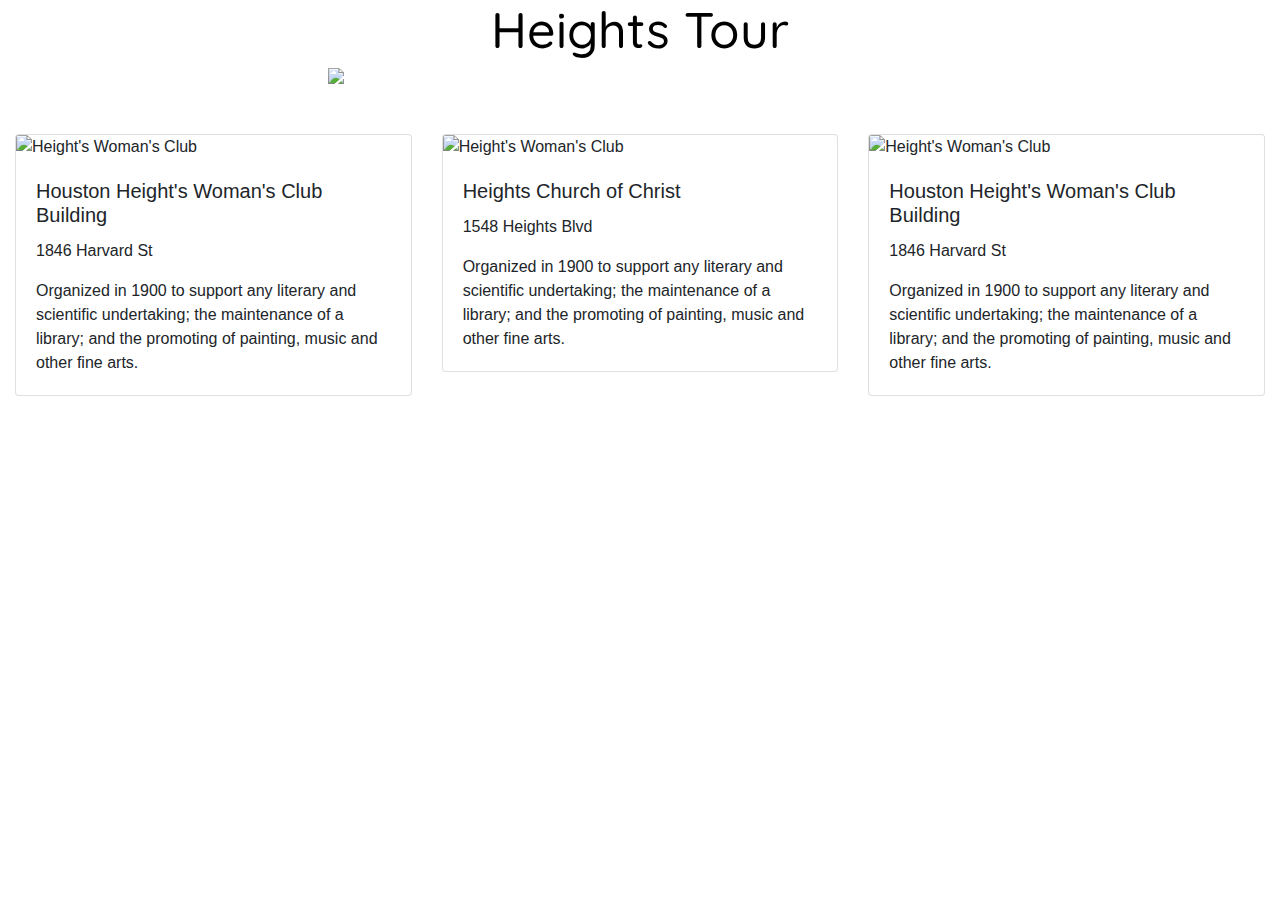
==== byNeighborhood.html @ eee85756 "add bootstrap cards" ====
<!DOCTYPE html>
<html lang="en">
    <head>
        <meta charset="utf-8">
        <meta name="viewport" content="width-device-width">
        <title>HOUstory</title>
        <meta name="description" content="Your city, your history.">
        <link href="https://fonts.googleapis.com/css?family=Quicksand" rel="stylesheet">
        <link href="style.css" rel="stylesheet" type="text/css" />
        <link rel="stylesheet" href="https://stackpath.bootstrapcdn.com/bootstrap/4.3.1/css/bootstrap.min.css" integrity="sha384-ggOyR0iXCbMQv3Xipma34MD+dH/1fQ784/j6cY/iJTQUOhcWr7x9JvoRxT2MZw1T" crossorigin="anonymous">
        <script src="https://code.jquery.com/jquery-3.3.1.slim.min.js" integrity="sha384-q8i/X+965DzO0rT7abK41JStQIAqVgRVzpbzo5smXKp4YfRvH+8abtTE1Pi6jizo" crossorigin="anonymous"></script>
<script src="https://cdnjs.cloudflare.com/ajax/libs/popper.js/1.14.7/umd/popper.min.js" integrity="sha384-UO2eT0CpHqdSJQ6hJty5KVphtPhzWj9WO1clHTMGa3JDZwrnQq4sF86dIHNDz0W1" crossorigin="anonymous"></script>
<script src="https://stackpath.bootstrapcdn.com/bootstrap/4.3.1/js/bootstrap.min.js" integrity="sha384-JjSmVgyd0p3pXB1rRibZUAYoIIy6OrQ6VrjIEaFf/nJGzIxFDsf4x0xIM+B07jRM" crossorigin="anonymous"></script>
        <script src="byNeighborhood.js"></script>
    </head>
<body class="container-fluid">
	<div id = "content">
        <header>
            <h2  style="color:black;font-size: 0.25em"> Heights Tour </h2>
        </header>
        <!-- Map -->
        <img src ="http://lorempixel.com/600/300/city" class="center" style="margin-bottom: 50px"></img>
        <!-- Results -->
        <!-- <div class = "results">
            <div>1846 Harvard St</div>
            <div>Organized in 1900 to support any literary and scientific undertaking; the maintenance of a library; and the promoting of painting, music and other fine arts.</div>
        </div>

        <div class = "results">
            <div>Historic Site Name</div>
            <div>Description of Historic Site</div>
        </div> -->

        <!-- card groups -->
        <div class="row">
            <div class="col-sm-4">
                <div class="card">
                <img class="card-img-top" src="http://lorempixel.com/600/300/cats" alt="Height's Woman's Club">
                <div class="card-body">
                    <h5 class="card-title">Houston Height's Woman's Club Building</h5>
                    <p class="card-text">1846 Harvard St</p>
                    <p class="card-text">Organized in 1900 to support any literary and scientific undertaking; the maintenance of a library; and the promoting of painting, music and other fine arts.</p>
                </div>
                </div>
            </div>
            
            <div class="col-sm-4">
                    <div class="card">
                    <img class="card-img-top" src="http://lorempixel.com/600/300/cats" alt="Height's Woman's Club">
                    <div class="card-body">
                        <h5 class="card-title">Heights Church of Christ</h5>
                        <p class="card-text">1548 Heights Blvd</p>
                        <p class="card-text">Organized in 1900 to support any literary and scientific undertaking; the maintenance of a library; and the promoting of painting, music and other fine arts.</p>
                    </div>
                    </div>
                </div>

                <div class="col-sm-4">
                        <div class="card">
                        <img class="card-img-top" src="http://lorempixel.com/600/300/cats" alt="Height's Woman's Club">
                        <div class="card-body">
                            <h5 class="card-title">Houston Height's Woman's Club Building</h5>
                            <p class="card-text">1846 Harvard St</p>
                            <p class="card-text">Organized in 1900 to support any literary and scientific undertaking; the maintenance of a library; and the promoting of painting, music and other fine arts.</p>
                        </div>
                        </div>
                    </div>
          </div>
          

    </div>
</body>
</html>
---- style.css ----
header{
    font-size: 200px;
    color: white;
    text-align:center;
    font-family: 'Quicksand', sans-serif;
}
html, body{
  margin: 0;
  padding: 0;
  font-family: 'Quicksand', sans-serif;
}

button{
    font-size: 30px;
    border: 1px solid black;
    color:white;
    background-color:black;
    border-radius: 3px;
}
form{
    text-align:center;
    margin:30px;
    font-family: 'Quicksand', sans-serif;
}

nav {
  background-color: #1f2630;
  display: inline-block;
  position: fixed;
  text-align: center;
  width: 100%;
}

nav > a {
  color: #e1e8f4;
  font-size: 2em;
  padding: 30px;
  text-decoration: none;
  -webkit-transition: color 0.5s;
  -moz-transition:    color 0.5s;
  -ms-transition:     color 0.5s;
  -o-transition:      color 0.5s;
  transition:         color 0.5s;
}

nav > a:hover {
  color: #22658e;
}


.heading {
  padding-top: 7%;
}

.hidden {
  display: none;
}
.login {
    text-align: center;
    display: block;
    width: 100%;
}

.password-reset {
  color: red;
  size: 1.2em;
  text-align: center;
}
.submit{
    text-align:center;
    font-size:50px;
}

.submit-form {
  text-align: center;
}
#sunsetVideo {
  position: fixed;
  right: 0;
  bottom: 0;
  min-width: 100%;
  min-height: 100%;
  z-index: -1;
}
.center {
  display: block;
  margin-left: auto;
  margin-right: auto;
  width: 50%;
}

.results {
	border: 1px solid #346473;
	padding: 20px;
	margin: 20px 50px;
  display: block;
}

.name {
  font-weight: bold
}
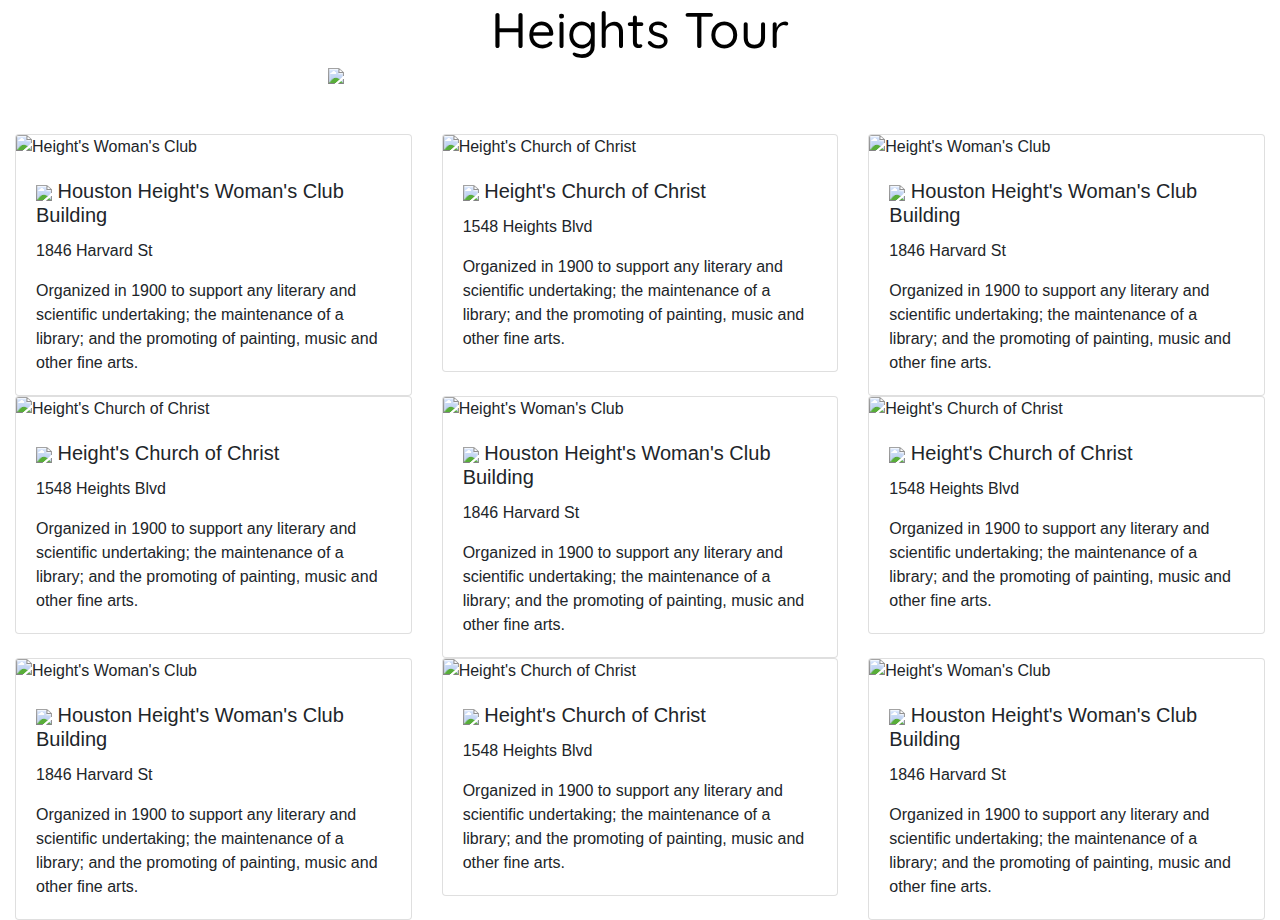
==== commit c0533475: "added map on top" ====
--- a/byNeighborhood.html
+++ b/byNeighborhood.html
@@ -19,7 +19,9 @@
             <h2  style="color:black;font-size: 0.25em"> Heights Tour </h2>
         </header>
         <!-- Map -->
-        <img src ="http://lorempixel.com/600/300/city" class="center" style="margin-bottom: 50px"></img>
+             
+        <img class="center" style="margin-bottom: 50px" src='https://maps.googleapis.com/maps/api/staticmap?center=29.79237953,-95.39725756&zoom=15&size=600x600&markers=color:blue%7Clabel:1%7C29.80367816,-95.39634848&markers=color:blue%7Clabel:2%7C29.79968843,-95.39869695&markers=color:blue%7Clabel:3%7C29.79282887,-95.39715951&markers=color:blue%7Clabel:4%7C29.78543816,-95.39496749&markers=color:blue%7Clabel:5%7C29.79470171,-95.39730094&markers=color:blue%7Clabel:6%7C29.78360886,-95.3965195&markers=color:blue%7Clabel:7%7C29.78808392,-95.39811355&markers=color:blue%7Clabel:8%7C29.79237953,-95.39725756&markers=color:blue%7Clabel:9%7C29.78989202,-95.39450467&key=AIzaSyBPSY68LSzVPpJcHHQ6mqrSzzeFV0c6NNg'></img>
+
         <!-- Results -->
         <!-- <div class = "results">
             <div>1846 Harvard St</div>
@@ -32,42 +34,136 @@
         </div> -->
 
         <!-- card groups -->
+        <div class="card-group">
         <div class="row">
             <div class="col-sm-4">
                 <div class="card">
-                <img class="card-img-top" src="http://lorempixel.com/600/300/cats" alt="Height's Woman's Club">
-                <div class="card-body">
-                    <h5 class="card-title">Houston Height's Woman's Club Building</h5>
-                    <p class="card-text">1846 Harvard St</p>
-                    <p class="card-text">Organized in 1900 to support any literary and scientific undertaking; the maintenance of a library; and the promoting of painting, music and other fine arts.</p>
-                </div>
+                    <img class="card-img-top" src="http://lorempixel.com/600/300/cats" alt="Height's Woman's Club"/>
+                    <div class="card-body">
+                        <h5 class="card-title">
+                            <img src="http://chart.apis.google.com/chart?chst=d_map_pin_letter&chld=1|FE6256|000000"/>
+                            Houston Height's Woman's Club Building
+                        </h5>
+                        <p class="card-text">1846 Harvard St</p>
+                        <p class="card-text">Organized in 1900 to support any literary and scientific undertaking; the maintenance of a library; and the promoting of painting, music and other fine arts.</p>
+                    </div>
                 </div>
             </div>
             
             <div class="col-sm-4">
-                    <div class="card">
-                    <img class="card-img-top" src="http://lorempixel.com/600/300/cats" alt="Height's Woman's Club">
+                <div class="card">
+                    <img class="card-img-top" src="http://lorempixel.com/600/300/cats" alt="Height's Church of Christ">
                     <div class="card-body">
-                        <h5 class="card-title">Heights Church of Christ</h5>
-                        <p class="card-text">1548 Heights Blvd</p>
+                        <h5 class="card-title">
+                                <img src="http://chart.apis.google.com/chart?chst=d_map_pin_letter&chld=2|FE6256|000000"/>
+                                Height's Church of Christ
+                        </h5>
+                    <p class="card-text">1548 Heights Blvd</p>
                         <p class="card-text">Organized in 1900 to support any literary and scientific undertaking; the maintenance of a library; and the promoting of painting, music and other fine arts.</p>
                     </div>
+                </div>
+            </div>
+
+            <div class="col-sm-4">
+                    <div class="card">
+                        <img class="card-img-top" src="http://lorempixel.com/600/300/cats" alt="Height's Woman's Club"/>
+                        <div class="card-body">
+                            <h5 class="card-title">
+                                <img src="http://chart.apis.google.com/chart?chst=d_map_pin_letter&chld=3|FE6256|000000"/>
+                                Houston Height's Woman's Club Building
+                            </h5>
+                            <p class="card-text">1846 Harvard St</p>
+                            <p class="card-text">Organized in 1900 to support any literary and scientific undertaking; the maintenance of a library; and the promoting of painting, music and other fine arts.</p>
+                        </div>
+                    </div>
+                </div>
+                
+                <div class="col-sm-4">
+                    <div class="card">
+                        <img class="card-img-top" src="http://lorempixel.com/600/300/cats" alt="Height's Church of Christ">
+                        <div class="card-body">
+                            <h5 class="card-title">
+                                    <img src="http://chart.apis.google.com/chart?chst=d_map_pin_letter&chld=4|FE6256|000000"/>
+                                    Height's Church of Christ
+                            </h5>
+                        <p class="card-text">1548 Heights Blvd</p>
+                            <p class="card-text">Organized in 1900 to support any literary and scientific undertaking; the maintenance of a library; and the promoting of painting, music and other fine arts.</p>
+                        </div>
                     </div>
                 </div>
 
                 <div class="col-sm-4">
                         <div class="card">
-                        <img class="card-img-top" src="http://lorempixel.com/600/300/cats" alt="Height's Woman's Club">
-                        <div class="card-body">
-                            <h5 class="card-title">Houston Height's Woman's Club Building</h5>
-                            <p class="card-text">1846 Harvard St</p>
-                            <p class="card-text">Organized in 1900 to support any literary and scientific undertaking; the maintenance of a library; and the promoting of painting, music and other fine arts.</p>
-                        </div>
+                            <img class="card-img-top" src="http://lorempixel.com/600/300/cats" alt="Height's Woman's Club"/>
+                            <div class="card-body">
+                                <h5 class="card-title">
+                                    <img src="http://chart.apis.google.com/chart?chst=d_map_pin_letter&chld=5|FE6256|000000"/>
+                                    Houston Height's Woman's Club Building
+                                </h5>
+                                <p class="card-text">1846 Harvard St</p>
+                                <p class="card-text">Organized in 1900 to support any literary and scientific undertaking; the maintenance of a library; and the promoting of painting, music and other fine arts.</p>
+                            </div>
                         </div>
                     </div>
-          </div>
-          
+                    
+                    <div class="col-sm-4">
+                        <div class="card">
+                            <img class="card-img-top" src="http://lorempixel.com/600/300/cats" alt="Height's Church of Christ">
+                            <div class="card-body">
+                                <h5 class="card-title">
+                                        <img src="http://chart.apis.google.com/chart?chst=d_map_pin_letter&chld=6|FE6256|000000"/>
+                                        Height's Church of Christ
+                                </h5>
+                            <p class="card-text">1548 Heights Blvd</p>
+                                <p class="card-text">Organized in 1900 to support any literary and scientific undertaking; the maintenance of a library; and the promoting of painting, music and other fine arts.</p>
+                            </div>
+                        </div>
+                    </div>
 
+                    <div class="col-sm-4">
+                            <div class="card">
+                                <img class="card-img-top" src="http://lorempixel.com/600/300/cats" alt="Height's Woman's Club"/>
+                                <div class="card-body">
+                                    <h5 class="card-title">
+                                        <img src="http://chart.apis.google.com/chart?chst=d_map_pin_letter&chld=7|FE6256|000000"/>
+                                        Houston Height's Woman's Club Building
+                                    </h5>
+                                    <p class="card-text">1846 Harvard St</p>
+                                    <p class="card-text">Organized in 1900 to support any literary and scientific undertaking; the maintenance of a library; and the promoting of painting, music and other fine arts.</p>
+                                </div>
+                            </div>
+                        </div>
+                        
+                        <div class="col-sm-4">
+                            <div class="card">
+                                <img class="card-img-top" src="http://lorempixel.com/600/300/cats" alt="Height's Church of Christ">
+                                <div class="card-body">
+                                    <h5 class="card-title">
+                                            <img src="http://chart.apis.google.com/chart?chst=d_map_pin_letter&chld=8|FE6256|000000"/>
+                                            Height's Church of Christ
+                                    </h5>
+                                <p class="card-text">1548 Heights Blvd</p>
+                                    <p class="card-text">Organized in 1900 to support any literary and scientific undertaking; the maintenance of a library; and the promoting of painting, music and other fine arts.</p>
+                                </div>
+                            </div>
+                        </div>
+
+                        <div class="col-sm-4">
+                                <div class="card">
+                                    <img class="card-img-top" src="http://lorempixel.com/600/300/cats" alt="Height's Woman's Club"/>
+                                    <div class="card-body">
+                                        <h5 class="card-title">
+                                            <img src="http://chart.apis.google.com/chart?chst=d_map_pin_letter&chld=9|FE6256|000000"/>
+                                            Houston Height's Woman's Club Building
+                                        </h5>
+                                        <p class="card-text">1846 Harvard St</p>
+                                        <p class="card-text">Organized in 1900 to support any literary and scientific undertaking; the maintenance of a library; and the promoting of painting, music and other fine arts.</p>
+                                    </div>
+                                </div>
+                            </div>
+    
+        </div>  <!-- end row -->
+    </div>
     </div>
 </body>
 </html>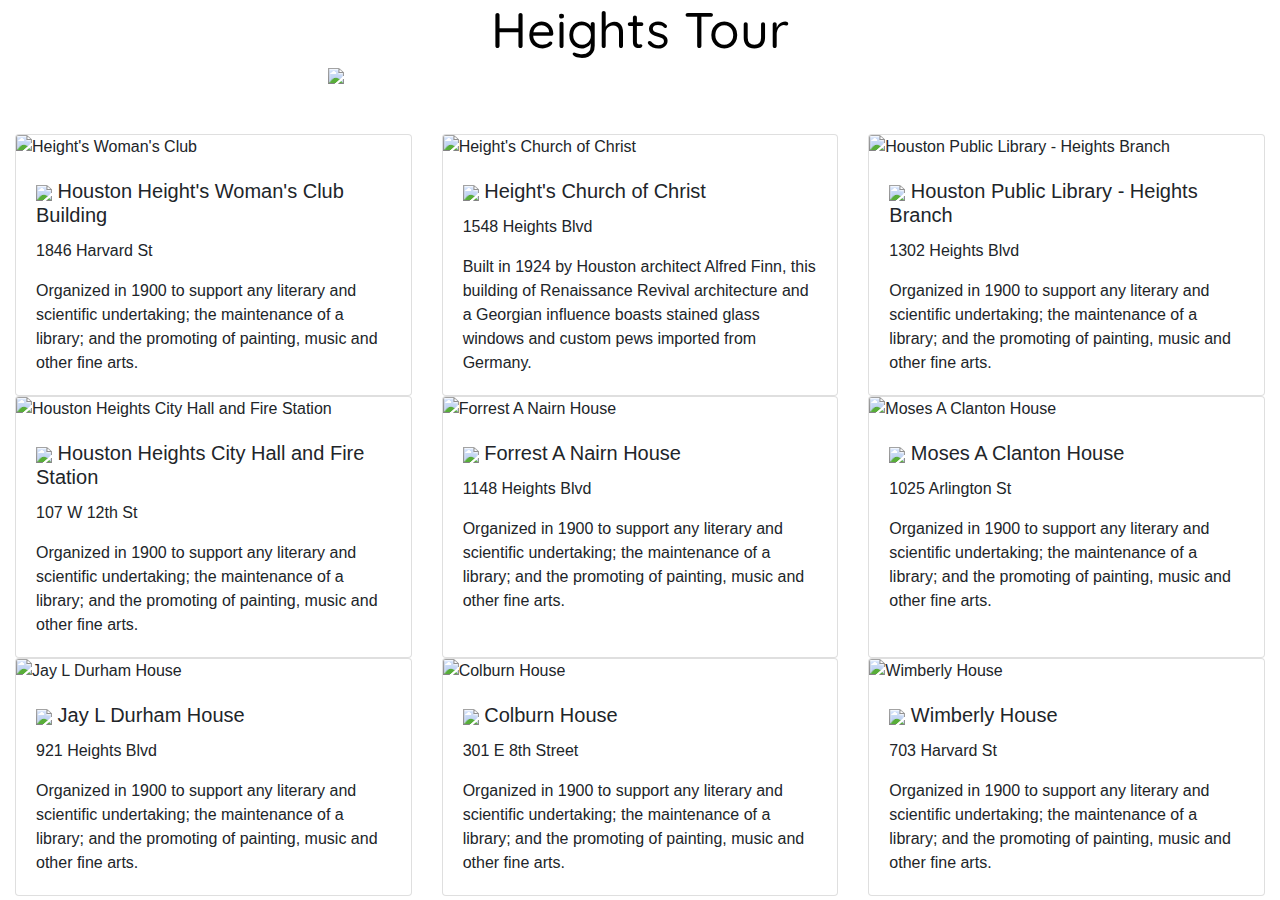
==== commit 7af1079a: "added titles, addresses" ====
--- a/byNeighborhood.html
+++ b/byNeighborhood.html
@@ -1,169 +1,156 @@
 <!DOCTYPE html>
 <html lang="en">
-    <head>
-        <meta charset="utf-8">
-        <meta name="viewport" content="width-device-width">
-        <title>HOUstory</title>
-        <meta name="description" content="Your city, your history.">
-        <link href="https://fonts.googleapis.com/css?family=Quicksand" rel="stylesheet">
-        <link href="style.css" rel="stylesheet" type="text/css" />
-        <link rel="stylesheet" href="https://stackpath.bootstrapcdn.com/bootstrap/4.3.1/css/bootstrap.min.css" integrity="sha384-ggOyR0iXCbMQv3Xipma34MD+dH/1fQ784/j6cY/iJTQUOhcWr7x9JvoRxT2MZw1T" crossorigin="anonymous">
-        <script src="https://code.jquery.com/jquery-3.3.1.slim.min.js" integrity="sha384-q8i/X+965DzO0rT7abK41JStQIAqVgRVzpbzo5smXKp4YfRvH+8abtTE1Pi6jizo" crossorigin="anonymous"></script>
-<script src="https://cdnjs.cloudflare.com/ajax/libs/popper.js/1.14.7/umd/popper.min.js" integrity="sha384-UO2eT0CpHqdSJQ6hJty5KVphtPhzWj9WO1clHTMGa3JDZwrnQq4sF86dIHNDz0W1" crossorigin="anonymous"></script>
-<script src="https://stackpath.bootstrapcdn.com/bootstrap/4.3.1/js/bootstrap.min.js" integrity="sha384-JjSmVgyd0p3pXB1rRibZUAYoIIy6OrQ6VrjIEaFf/nJGzIxFDsf4x0xIM+B07jRM" crossorigin="anonymous"></script>
-        <script src="byNeighborhood.js"></script>
-    </head>
+
+<head>
+	<meta charset="utf-8">
+	<meta name="viewport" content="width-device-width">
+	<title>HOUstory: Visiting Heights</title>
+	<meta name="description" content="Your city, your history.">
+	<link href="https://fonts.googleapis.com/css?family=Quicksand" rel="stylesheet">
+	<link href="style.css" rel="stylesheet" type="text/css" />
+	<link rel="stylesheet" href="https://stackpath.bootstrapcdn.com/bootstrap/4.3.1/css/bootstrap.min.css" integrity="sha384-ggOyR0iXCbMQv3Xipma34MD+dH/1fQ784/j6cY/iJTQUOhcWr7x9JvoRxT2MZw1T" crossorigin="anonymous">
+	<script src="https://code.jquery.com/jquery-3.3.1.slim.min.js" integrity="sha384-q8i/X+965DzO0rT7abK41JStQIAqVgRVzpbzo5smXKp4YfRvH+8abtTE1Pi6jizo" crossorigin="anonymous"></script>
+	<script src="https://cdnjs.cloudflare.com/ajax/libs/popper.js/1.14.7/umd/popper.min.js" integrity="sha384-UO2eT0CpHqdSJQ6hJty5KVphtPhzWj9WO1clHTMGa3JDZwrnQq4sF86dIHNDz0W1" crossorigin="anonymous"></script>
+	<script src="https://stackpath.bootstrapcdn.com/bootstrap/4.3.1/js/bootstrap.min.js" integrity="sha384-JjSmVgyd0p3pXB1rRibZUAYoIIy6OrQ6VrjIEaFf/nJGzIxFDsf4x0xIM+B07jRM" crossorigin="anonymous"></script>
+</head>
+
 <body class="container-fluid">
-	<div id = "content">
-        <header>
-            <h2  style="color:black;font-size: 0.25em"> Heights Tour </h2>
-        </header>
-        <!-- Map -->
-             
-        <img class="center" style="margin-bottom: 50px" src='https://maps.googleapis.com/maps/api/staticmap?center=29.79237953,-95.39725756&zoom=15&size=600x600&markers=color:blue%7Clabel:1%7C29.80367816,-95.39634848&markers=color:blue%7Clabel:2%7C29.79968843,-95.39869695&markers=color:blue%7Clabel:3%7C29.79282887,-95.39715951&markers=color:blue%7Clabel:4%7C29.78543816,-95.39496749&markers=color:blue%7Clabel:5%7C29.79470171,-95.39730094&markers=color:blue%7Clabel:6%7C29.78360886,-95.3965195&markers=color:blue%7Clabel:7%7C29.78808392,-95.39811355&markers=color:blue%7Clabel:8%7C29.79237953,-95.39725756&markers=color:blue%7Clabel:9%7C29.78989202,-95.39450467&key=AIzaSyBPSY68LSzVPpJcHHQ6mqrSzzeFV0c6NNg'></img>
+	<div id="content">
+		<header>
+			<h2 style="color:black;font-size: 0.25em"> Heights Tour </h2>
+		</header>
 
-        <!-- Results -->
-        <!-- <div class = "results">
-            <div>1846 Harvard St</div>
-            <div>Organized in 1900 to support any literary and scientific undertaking; the maintenance of a library; and the promoting of painting, music and other fine arts.</div>
-        </div>
+		<!-- Map -->
+		<div>
+			<img class="center" style="margin-bottom: 50px" src='https://maps.googleapis.com/maps/api/staticmap?center=29.79237953,-95.39725756&zoom=14.5&size=400x400&markers=color:red%7Clabel:1%7C29.80367816,-95.39634848&markers=color:red%7Clabel:2%7C29.79968843,-95.39869695&markers=color:red%7Clabel:4%7C29.79282887,-95.39415951&markers=color:red%7Clabel:8%7C29.78543816,-95.39496749&markers=color:red%7Clabel:3%7C29.79470171,-95.39730094&markers=color:red%7Clabel:9%7C29.78360886,-95.3965195&markers=color:red%7Clabel:7%7C29.78808392,-95.39811355&markers=color:red%7Clabel:5%7C29.79237953,-95.39725756&markers=color:red%7Clabel:6%7C29.78989202,-95.39450467&key=AIzaSyBPSY68LSzVPpJcHHQ6mqrSzzeFV0c6NNg'></img>
+		</div>
 
-        <div class = "results">
-            <div>Historic Site Name</div>
-            <div>Description of Historic Site</div>
-        </div> -->
+		<div class="card-group">
+			<div class="row">
+				<div class="col-sm-4">
+					<div class="card h-100">
+						<img class="card-img-top" src="http://lorempixel.com/600/300/cats" alt="Height's Woman's Club" />
+						<div class="card-body">
+							<h5 class="card-title">
+								<img src="http://chart.apis.google.com/chart?chst=d_map_pin_letter&chld=1|FE6256|000000" /> Houston Height's Woman's Club Building
+							</h5>
+							<p class="card-text">1846 Harvard St</p>
+							<p class="card-text">Organized in 1900 to support any literary and scientific undertaking; the maintenance of a library; and the promoting of painting, music and other fine arts.</p>
+						</div>
+					</div>
+				</div>
 
-        <!-- card groups -->
-        <div class="card-group">
-        <div class="row">
-            <div class="col-sm-4">
-                <div class="card">
-                    <img class="card-img-top" src="http://lorempixel.com/600/300/cats" alt="Height's Woman's Club"/>
-                    <div class="card-body">
-                        <h5 class="card-title">
-                            <img src="http://chart.apis.google.com/chart?chst=d_map_pin_letter&chld=1|FE6256|000000"/>
-                            Houston Height's Woman's Club Building
-                        </h5>
-                        <p class="card-text">1846 Harvard St</p>
-                        <p class="card-text">Organized in 1900 to support any literary and scientific undertaking; the maintenance of a library; and the promoting of painting, music and other fine arts.</p>
-                    </div>
-                </div>
-            </div>
-            
-            <div class="col-sm-4">
-                <div class="card">
-                    <img class="card-img-top" src="http://lorempixel.com/600/300/cats" alt="Height's Church of Christ">
-                    <div class="card-body">
-                        <h5 class="card-title">
-                                <img src="http://chart.apis.google.com/chart?chst=d_map_pin_letter&chld=2|FE6256|000000"/>
-                                Height's Church of Christ
-                        </h5>
-                    <p class="card-text">1548 Heights Blvd</p>
-                        <p class="card-text">Organized in 1900 to support any literary and scientific undertaking; the maintenance of a library; and the promoting of painting, music and other fine arts.</p>
-                    </div>
-                </div>
-            </div>
+				<div class="col-sm-4">
+					<div class="card h-100">
+						<img class="card-img-top" src="http://lorempixel.com/600/300/cats" alt="Height's Church of Christ">
+						<div class="card-body">
+							<h5 class="card-title">
+								<img src="http://chart.apis.google.com/chart?chst=d_map_pin_letter&chld=2|FE6256|000000" /> Height's Church of Christ
+							</h5>
+							<p class="card-text">1548 Heights Blvd</p>
+							<p class="card-text">Built in 1924 by Houston architect Alfred Finn, this building of Renaissance Revival architecture and a Georgian influence boasts stained glass windows and custom pews imported from Germany.</p>
+						</div>
+					</div>
+				</div>
 
-            <div class="col-sm-4">
-                    <div class="card">
-                        <img class="card-img-top" src="http://lorempixel.com/600/300/cats" alt="Height's Woman's Club"/>
-                        <div class="card-body">
-                            <h5 class="card-title">
-                                <img src="http://chart.apis.google.com/chart?chst=d_map_pin_letter&chld=3|FE6256|000000"/>
-                                Houston Height's Woman's Club Building
-                            </h5>
-                            <p class="card-text">1846 Harvard St</p>
-                            <p class="card-text">Organized in 1900 to support any literary and scientific undertaking; the maintenance of a library; and the promoting of painting, music and other fine arts.</p>
-                        </div>
-                    </div>
-                </div>
-                
-                <div class="col-sm-4">
-                    <div class="card">
-                        <img class="card-img-top" src="http://lorempixel.com/600/300/cats" alt="Height's Church of Christ">
-                        <div class="card-body">
-                            <h5 class="card-title">
-                                    <img src="http://chart.apis.google.com/chart?chst=d_map_pin_letter&chld=4|FE6256|000000"/>
-                                    Height's Church of Christ
-                            </h5>
-                        <p class="card-text">1548 Heights Blvd</p>
-                            <p class="card-text">Organized in 1900 to support any literary and scientific undertaking; the maintenance of a library; and the promoting of painting, music and other fine arts.</p>
-                        </div>
-                    </div>
-                </div>
+				<div class="col-sm-4">
+					<div class="card h-100">
+						<img class="card-img-top" src="http://lorempixel.com/600/300/cats" alt="Houston Public Library - Heights Branch" />
+						<div class="card-body">
+							<h5 class="card-title">
+								<img src="http://chart.apis.google.com/chart?chst=d_map_pin_letter&chld=3|FE6256|000000" /> Houston Public Library - Heights Branch
+							</h5>
+							<p class="card-text">1302 Heights Blvd</p>
+							<p class="card-text">Organized in 1900 to support any literary and scientific undertaking; the maintenance of a library; and the promoting of painting, music and other fine arts.</p>
+						</div>
+					</div>
+				</div>
 
-                <div class="col-sm-4">
-                        <div class="card">
-                            <img class="card-img-top" src="http://lorempixel.com/600/300/cats" alt="Height's Woman's Club"/>
-                            <div class="card-body">
-                                <h5 class="card-title">
-                                    <img src="http://chart.apis.google.com/chart?chst=d_map_pin_letter&chld=5|FE6256|000000"/>
-                                    Houston Height's Woman's Club Building
-                                </h5>
-                                <p class="card-text">1846 Harvard St</p>
-                                <p class="card-text">Organized in 1900 to support any literary and scientific undertaking; the maintenance of a library; and the promoting of painting, music and other fine arts.</p>
-                            </div>
-                        </div>
-                    </div>
-                    
-                    <div class="col-sm-4">
-                        <div class="card">
-                            <img class="card-img-top" src="http://lorempixel.com/600/300/cats" alt="Height's Church of Christ">
-                            <div class="card-body">
-                                <h5 class="card-title">
-                                        <img src="http://chart.apis.google.com/chart?chst=d_map_pin_letter&chld=6|FE6256|000000"/>
-                                        Height's Church of Christ
-                                </h5>
-                            <p class="card-text">1548 Heights Blvd</p>
-                                <p class="card-text">Organized in 1900 to support any literary and scientific undertaking; the maintenance of a library; and the promoting of painting, music and other fine arts.</p>
-                            </div>
-                        </div>
-                    </div>
+				<div class="col-sm-4">
+					<div class="card h-100">
+						<img class="card-img-top" src="http://lorempixel.com/600/300/cats" alt="Houston Heights City Hall and Fire Station">
+						<div class="card-body">
+							<h5 class="card-title">
+								<img src="http://chart.apis.google.com/chart?chst=d_map_pin_letter&chld=4|FE6256|000000" /> Houston Heights City Hall and Fire Station
+							</h5>
+							<p class="card-text">107 W 12th St</p>
+							<p class="card-text">Organized in 1900 to support any literary and scientific undertaking; the maintenance of a library; and the promoting of painting, music and other fine arts.</p>
+						</div>
+					</div>
+				</div>
 
-                    <div class="col-sm-4">
-                            <div class="card">
-                                <img class="card-img-top" src="http://lorempixel.com/600/300/cats" alt="Height's Woman's Club"/>
-                                <div class="card-body">
-                                    <h5 class="card-title">
-                                        <img src="http://chart.apis.google.com/chart?chst=d_map_pin_letter&chld=7|FE6256|000000"/>
-                                        Houston Height's Woman's Club Building
-                                    </h5>
-                                    <p class="card-text">1846 Harvard St</p>
-                                    <p class="card-text">Organized in 1900 to support any literary and scientific undertaking; the maintenance of a library; and the promoting of painting, music and other fine arts.</p>
-                                </div>
-                            </div>
-                        </div>
-                        
-                        <div class="col-sm-4">
-                            <div class="card">
-                                <img class="card-img-top" src="http://lorempixel.com/600/300/cats" alt="Height's Church of Christ">
-                                <div class="card-body">
-                                    <h5 class="card-title">
-                                            <img src="http://chart.apis.google.com/chart?chst=d_map_pin_letter&chld=8|FE6256|000000"/>
-                                            Height's Church of Christ
-                                    </h5>
-                                <p class="card-text">1548 Heights Blvd</p>
-                                    <p class="card-text">Organized in 1900 to support any literary and scientific undertaking; the maintenance of a library; and the promoting of painting, music and other fine arts.</p>
-                                </div>
-                            </div>
-                        </div>
+				<div class="col-sm-4">
+					<div class="card h-100">
+						<img class="card-img-top" src="http://lorempixel.com/600/300/cats" alt="Forrest A Nairn House" />
+						<div class="card-body">
+							<h5 class="card-title">
+								<img src="http://chart.apis.google.com/chart?chst=d_map_pin_letter&chld=5|FE6256|000000" /> Forrest A Nairn House
+							</h5>
+							<p class="card-text">1148 Heights Blvd</p>
+							<p class="card-text">Organized in 1900 to support any literary and scientific undertaking; the maintenance of a library; and the promoting of painting, music and other fine arts.</p>
+						</div>
+					</div>
+				</div>
 
-                        <div class="col-sm-4">
-                                <div class="card">
-                                    <img class="card-img-top" src="http://lorempixel.com/600/300/cats" alt="Height's Woman's Club"/>
-                                    <div class="card-body">
-                                        <h5 class="card-title">
-                                            <img src="http://chart.apis.google.com/chart?chst=d_map_pin_letter&chld=9|FE6256|000000"/>
-                                            Houston Height's Woman's Club Building
-                                        </h5>
-                                        <p class="card-text">1846 Harvard St</p>
-                                        <p class="card-text">Organized in 1900 to support any literary and scientific undertaking; the maintenance of a library; and the promoting of painting, music and other fine arts.</p>
-                                    </div>
-                                </div>
-                            </div>
-    
-        </div>  <!-- end row -->
-    </div>
-    </div>
+				<div class="col-sm-4">
+					<div class="card h-100">
+						<img class="card-img-top" src="http://lorempixel.com/600/300/cats" alt="Moses A Clanton House">
+						<div class="card-body">
+							<h5 class="card-title">
+								<img src="http://chart.apis.google.com/chart?chst=d_map_pin_letter&chld=6|FE6256|000000" /> Moses A Clanton House
+							</h5>
+							<p class="card-text">1025 Arlington St</p>
+							<p class="card-text">Organized in 1900 to support any literary and scientific undertaking; the maintenance of a library; and the promoting of painting, music and other fine arts.</p>
+						</div>
+					</div>
+				</div>
+
+				<div class="col-sm-4">
+					<div class="card h-100">
+						<img class="card-img-top" src="http://lorempixel.com/600/300/cats" alt="Jay L Durham House" />
+						<div class="card-body">
+							<h5 class="card-title">
+								<img src="http://chart.apis.google.com/chart?chst=d_map_pin_letter&chld=7|FE6256|000000" /> Jay L Durham House
+							</h5>
+							<p class="card-text">921 Heights Blvd</p>
+							<p class="card-text">Organized in 1900 to support any literary and scientific undertaking; the maintenance of a library; and the promoting of painting, music and other fine arts.</p>
+						</div>
+					</div>
+				</div>
+
+				<div class="col-sm-4">
+					<div class="card h-100">
+						<img class="card-img-top" src="http://lorempixel.com/600/300/cats" alt="Colburn House">
+						<div class="card-body">
+							<h5 class="card-title">
+								<img src="http://chart.apis.google.com/chart?chst=d_map_pin_letter&chld=8|FE6256|000000" /> Colburn House
+							</h5>
+							<p class="card-text">301 E 8th Street</p>
+							<p class="card-text">Organized in 1900 to support any literary and scientific undertaking; the maintenance of a library; and the promoting of painting, music and other fine arts.</p>
+						</div>
+					</div>
+				</div>
+
+				<div class="col-sm-4">
+					<div class="card h-100">
+						<img class="card-img-top" src="http://lorempixel.com/600/300/cats" alt=" Wimberly House" />
+						<div class="card-body">
+							<h5 class="card-title">
+								<img src="http://chart.apis.google.com/chart?chst=d_map_pin_letter&chld=9|FE6256|000000" /> Wimberly House
+							</h5>
+							<p class="card-text">703 Harvard St</p>
+							<p class="card-text">Organized in 1900 to support any literary and scientific undertaking; the maintenance of a library; and the promoting of painting, music and other fine arts.</p>
+						</div>
+					</div>
+				</div>
+
+			</div><!-- end row -->
+		</div><!-- card group-->
+	</div>
+	</div>
+	</div>
+	<!-- end content -->
+
 </body>
+
 </html>--- a/style.css
+++ b/style.css
@@ -98,4 +98,8 @@
 
 .name {
   font-weight: bold
-}+}
+
+/* .card {
+  min-height: 475px;
+} */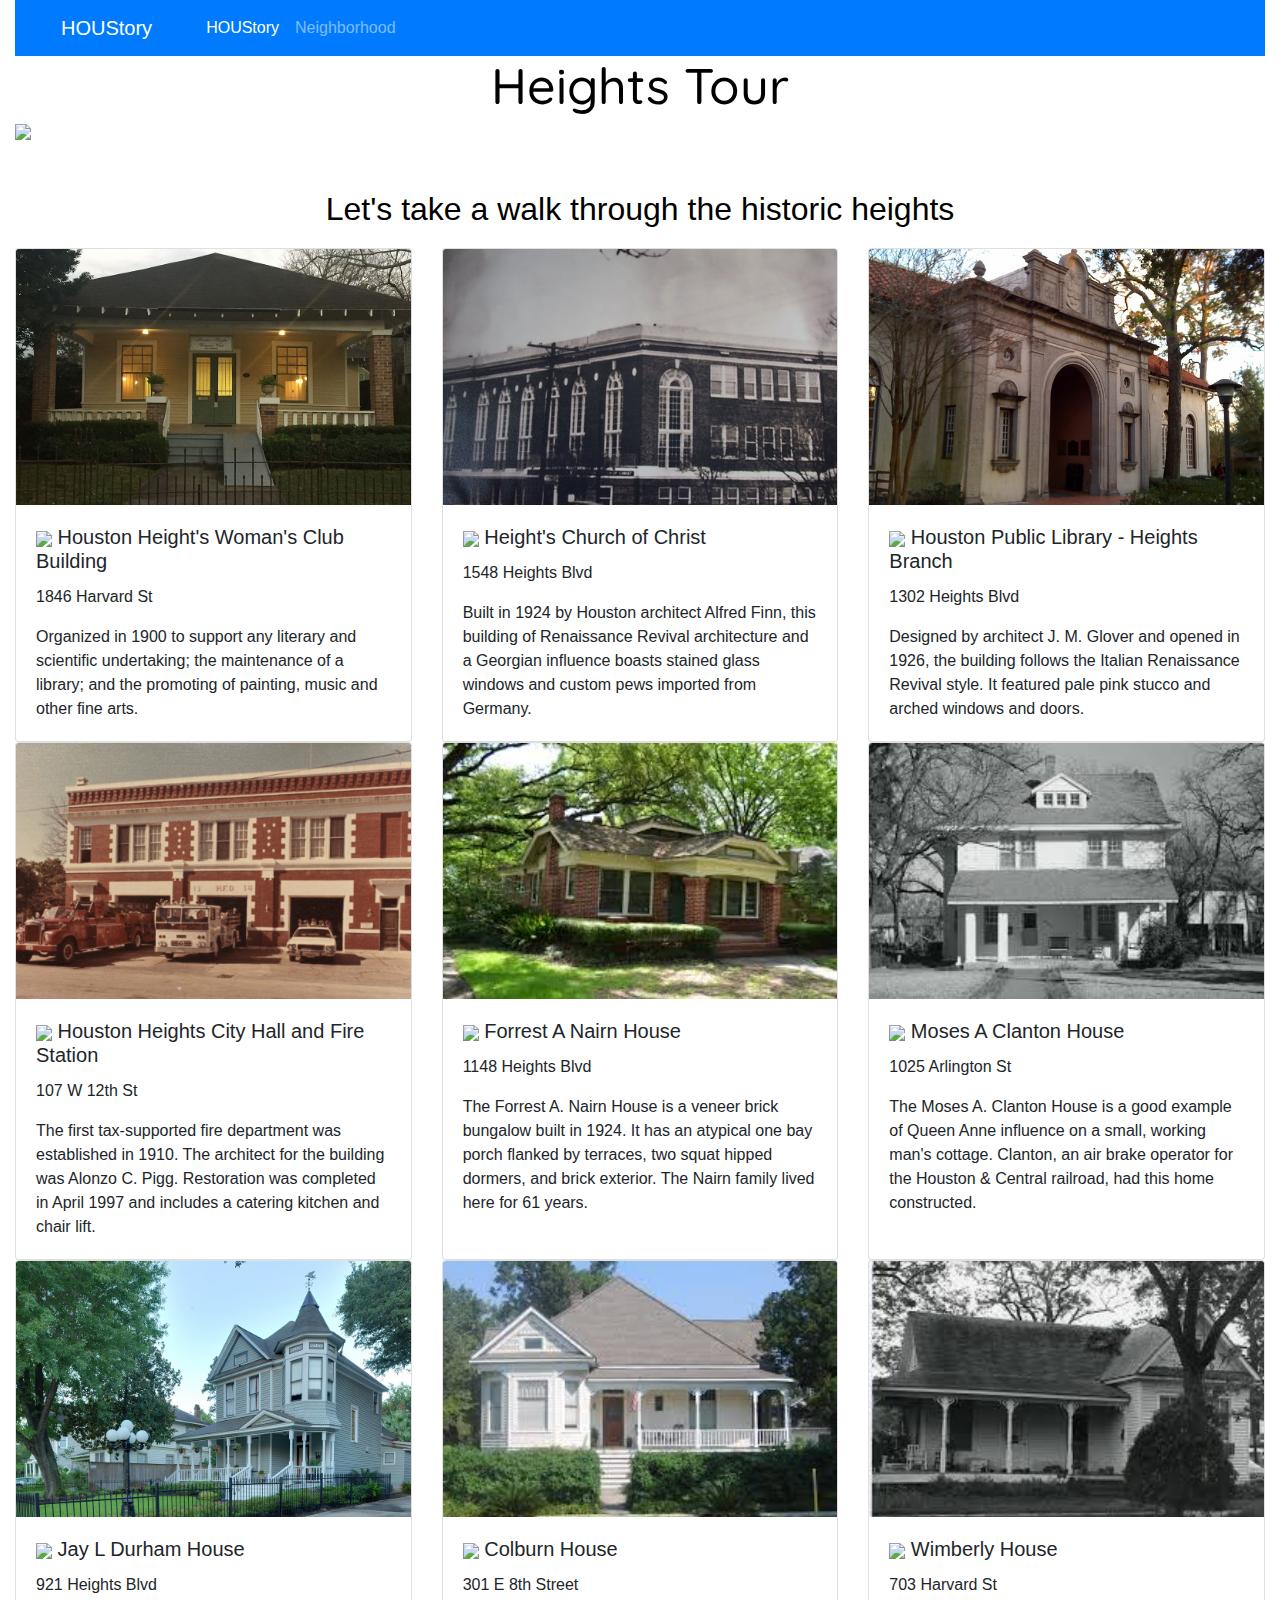
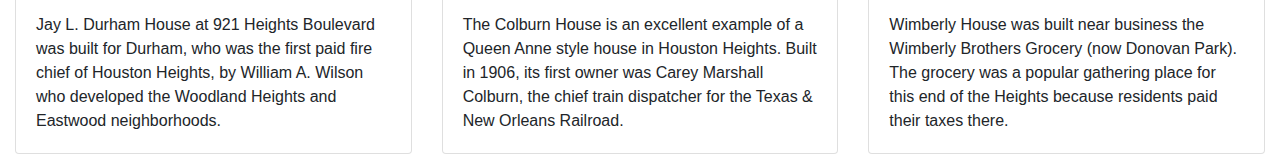
==== commit 63a96062: "Merge branch 'master' into user/main-pages" ====
--- a/byNeighborhood.html
+++ b/byNeighborhood.html
@@ -14,6 +14,21 @@
 	<script src="https://stackpath.bootstrapcdn.com/bootstrap/4.3.1/js/bootstrap.min.js" integrity="sha384-JjSmVgyd0p3pXB1rRibZUAYoIIy6OrQ6VrjIEaFf/nJGzIxFDsf4x0xIM+B07jRM" crossorigin="anonymous"></script>
 </head>
 
+<nav class= "navbar navbar-expand-lg navbar-dark bg-primary">
+        <a class="navbar-brand" href="./index.html">HOUStory</a>
+        <!-- <button class="navbar-toggler" type="button" data-toggle="collapse" data-target="#navbarNavAltMarkup" aria-controls="navbarNavAltMarkup" aria-expanded="false" aria-label="Toggle navigation">
+          <span class="navbar-toggler-icon"></span>
+        </button> -->
+        <!-- <div class="collapse navbar-collapse" id="navbarNavAltMarkup"> -->
+          <div class="navbar-nav">
+            <a class="nav-item nav-link active" href="./index.html">HOUStory <span class="sr-only">(current)</span></a>
+            <a class="nav-item nav-link" href="#">Neighborhood</a>
+            
+          <!-- </div> -->
+        </div>
+</nav>
+
+     
 <body class="container-fluid">
 	<div id="content">
 		<header>
@@ -23,13 +38,17 @@
 		<!-- Map -->
 		<div>
 			<img class="center" style="margin-bottom: 50px" src='https://maps.googleapis.com/maps/api/staticmap?center=29.79237953,-95.39725756&zoom=14.5&size=400x400&markers=color:red%7Clabel:1%7C29.80367816,-95.39634848&markers=color:red%7Clabel:2%7C29.79968843,-95.39869695&markers=color:red%7Clabel:4%7C29.79282887,-95.39415951&markers=color:red%7Clabel:8%7C29.78543816,-95.39496749&markers=color:red%7Clabel:3%7C29.79470171,-95.39730094&markers=color:red%7Clabel:9%7C29.78360886,-95.3965195&markers=color:red%7Clabel:7%7C29.78808392,-95.39811355&markers=color:red%7Clabel:5%7C29.79237953,-95.39725756&markers=color:red%7Clabel:6%7C29.78989202,-95.39450467&key=AIzaSyBPSY68LSzVPpJcHHQ6mqrSzzeFV0c6NNg'></img>
-		</div>
+        </div>
+        
+        <div>
+            <h2 style="color:black;font-size: 2em;text-align: center;margin-bottom:20px;"> Let's take a walk through the historic heights</h2>
+        </div>
 
 		<div class="card-group">
 			<div class="row">
 				<div class="col-sm-4">
 					<div class="card h-100">
-						<img class="card-img-top" src="http://lorempixel.com/600/300/cats" alt="Height's Woman's Club" />
+						<img class="card-img-top" src="assets/images/HSTY1.jpg" alt="Height's Woman's Club" />
 						<div class="card-body">
 							<h5 class="card-title">
 								<img src="http://chart.apis.google.com/chart?chst=d_map_pin_letter&chld=1|FE6256|000000" /> Houston Height's Woman's Club Building
@@ -42,7 +61,7 @@
 
 				<div class="col-sm-4">
 					<div class="card h-100">
-						<img class="card-img-top" src="http://lorempixel.com/600/300/cats" alt="Height's Church of Christ">
+						<img class="card-img-top" src="assets/images/HSTY2.jpg" alt="Height's Church of Christ">
 						<div class="card-body">
 							<h5 class="card-title">
 								<img src="http://chart.apis.google.com/chart?chst=d_map_pin_letter&chld=2|FE6256|000000" /> Height's Church of Christ
@@ -55,91 +74,91 @@
 
 				<div class="col-sm-4">
 					<div class="card h-100">
-						<img class="card-img-top" src="http://lorempixel.com/600/300/cats" alt="Houston Public Library - Heights Branch" />
+						<img class="card-img-top"  src="assets/images/HSTY3.jpg" alt="Houston Public Library - Heights Branch" />
 						<div class="card-body">
 							<h5 class="card-title">
 								<img src="http://chart.apis.google.com/chart?chst=d_map_pin_letter&chld=3|FE6256|000000" /> Houston Public Library - Heights Branch
 							</h5>
 							<p class="card-text">1302 Heights Blvd</p>
-							<p class="card-text">Organized in 1900 to support any literary and scientific undertaking; the maintenance of a library; and the promoting of painting, music and other fine arts.</p>
+							<p class="card-text">Designed by architect J. M. Glover and opened in 1926, the building follows the Italian Renaissance Revival style. It featured pale pink stucco and arched windows and doors.</p>
 						</div>
 					</div>
 				</div>
 
 				<div class="col-sm-4">
 					<div class="card h-100">
-						<img class="card-img-top" src="http://lorempixel.com/600/300/cats" alt="Houston Heights City Hall and Fire Station">
+						<img class="card-img-top"  src="assets/images/HSTY4.jpg" alt="Houston Heights City Hall and Fire Station">
 						<div class="card-body">
 							<h5 class="card-title">
 								<img src="http://chart.apis.google.com/chart?chst=d_map_pin_letter&chld=4|FE6256|000000" /> Houston Heights City Hall and Fire Station
 							</h5>
 							<p class="card-text">107 W 12th St</p>
-							<p class="card-text">Organized in 1900 to support any literary and scientific undertaking; the maintenance of a library; and the promoting of painting, music and other fine arts.</p>
+							<p class="card-text">The first tax-supported fire department was established in 1910. The architect for the building was Alonzo C. Pigg. Restoration was completed in April 1997 and includes a catering kitchen and chair lift.</p>
 						</div>
 					</div>
 				</div>
 
 				<div class="col-sm-4">
 					<div class="card h-100">
-						<img class="card-img-top" src="http://lorempixel.com/600/300/cats" alt="Forrest A Nairn House" />
+						<img class="card-img-top"  src="assets/images/HSTY5.jpg" alt="Forrest A Nairn House" />
 						<div class="card-body">
 							<h5 class="card-title">
 								<img src="http://chart.apis.google.com/chart?chst=d_map_pin_letter&chld=5|FE6256|000000" /> Forrest A Nairn House
 							</h5>
 							<p class="card-text">1148 Heights Blvd</p>
-							<p class="card-text">Organized in 1900 to support any literary and scientific undertaking; the maintenance of a library; and the promoting of painting, music and other fine arts.</p>
+							<p class="card-text">The Forrest A. Nairn House is a veneer brick bungalow built in 1924. It has an atypical one bay porch flanked by terraces, two squat hipped dormers, and brick exterior. The Nairn family lived here for 61 years.</p>
 						</div>
 					</div>
 				</div>
 
 				<div class="col-sm-4">
 					<div class="card h-100">
-						<img class="card-img-top" src="http://lorempixel.com/600/300/cats" alt="Moses A Clanton House">
+						<img class="card-img-top"  src="assets/images/HSTY6.jpg" alt="Moses A Clanton House">
 						<div class="card-body">
 							<h5 class="card-title">
 								<img src="http://chart.apis.google.com/chart?chst=d_map_pin_letter&chld=6|FE6256|000000" /> Moses A Clanton House
 							</h5>
 							<p class="card-text">1025 Arlington St</p>
-							<p class="card-text">Organized in 1900 to support any literary and scientific undertaking; the maintenance of a library; and the promoting of painting, music and other fine arts.</p>
+							<p class="card-text">The Moses A. Clanton House is a good example of Queen Anne influence on a small, working man's cottage. Clanton, an air brake operator for the Houston & Central railroad, had this home constructed.</p>
 						</div>
 					</div>
 				</div>
 
 				<div class="col-sm-4">
 					<div class="card h-100">
-						<img class="card-img-top" src="http://lorempixel.com/600/300/cats" alt="Jay L Durham House" />
+						<img class="card-img-top"  src="assets/images/HSTY7.jpg" alt="Jay L Durham House" />
 						<div class="card-body">
 							<h5 class="card-title">
 								<img src="http://chart.apis.google.com/chart?chst=d_map_pin_letter&chld=7|FE6256|000000" /> Jay L Durham House
 							</h5>
 							<p class="card-text">921 Heights Blvd</p>
-							<p class="card-text">Organized in 1900 to support any literary and scientific undertaking; the maintenance of a library; and the promoting of painting, music and other fine arts.</p>
+							<p class="card-text">Jay L. Durham House at 921 Heights Boulevard was built for Durham, who was the first paid fire chief of Houston Heights, by William A. Wilson who developed the Woodland Heights and Eastwood neighborhoods.</p>
 						</div>
 					</div>
 				</div>
 
 				<div class="col-sm-4">
 					<div class="card h-100">
-						<img class="card-img-top" src="http://lorempixel.com/600/300/cats" alt="Colburn House">
+						<img class="card-img-top"  src="assets/images/HSTY8.jpg" alt="Colburn House">
 						<div class="card-body">
 							<h5 class="card-title">
 								<img src="http://chart.apis.google.com/chart?chst=d_map_pin_letter&chld=8|FE6256|000000" /> Colburn House
 							</h5>
 							<p class="card-text">301 E 8th Street</p>
-							<p class="card-text">Organized in 1900 to support any literary and scientific undertaking; the maintenance of a library; and the promoting of painting, music and other fine arts.</p>
+							<p class="card-text">The Colburn House is an excellent example of a Queen Anne style house in Houston Heights. Built in 1906, its first owner was Carey Marshall Colburn, the chief train dispatcher for the Texas & New Orleans Railroad.</p>
 						</div>
 					</div>
 				</div>
 
 				<div class="col-sm-4">
 					<div class="card h-100">
-						<img class="card-img-top" src="http://lorempixel.com/600/300/cats" alt=" Wimberly House" />
+						<img class="card-img-top"  src="assets/images/HSTY9.jpg" alt=" Wimberly House" />
 						<div class="card-body">
 							<h5 class="card-title">
 								<img src="http://chart.apis.google.com/chart?chst=d_map_pin_letter&chld=9|FE6256|000000" /> Wimberly House
 							</h5>
 							<p class="card-text">703 Harvard St</p>
-							<p class="card-text">Organized in 1900 to support any literary and scientific undertaking; the maintenance of a library; and the promoting of painting, music and other fine arts.</p>
+							<p class="card-text">Wimberly House was built near business the Wimberly Brothers Grocery (now Donovan Park). The grocery was a popular gathering place for this end of the Heights because residents paid their taxes there.</p>
 						</div>
 					</div>
 				</div>
--- a/style.css
+++ b/style.css
@@ -8,6 +8,11 @@
   margin: 0;
   padding: 0;
   font-family: 'Quicksand', sans-serif;
+}
+
+.navbar-custom {
+  background-color: #1B95E0;
+  border-color: #1B95E0;
 }
 
 button{
@@ -29,6 +34,7 @@
   position: fixed;
   text-align: center;
   width: 100%;
+  top: 0;
 }
 
 nav > a {
@@ -82,6 +88,49 @@
   min-height: 100%;
   z-index: -1;
 }
+
+#user-page {
+    background-color: gray;
+}
+/*Last 5 visited list*/
+.last-visited{
+  list-style-type: none;
+  margin: 0;
+  padding: 0;
+  width: 150px;
+  height: 90%;
+  float: left;
+  background-color: rgba(50,50,50,0.3);
+  position: fixed;
+  overflow: auto;
+  font-family: fantasy;
+  font-weight: bold;
+}
+
+/*Neighborhood webpage classes/ids */
+#neighborhood-body {
+  background-color: slategrey;
+}
+
+#select-neighborhood {
+  padding-top: 5%;
+  color: white;
+  font-family: 'Quicksand', sans-serif;
+  font-size: 30px;
+}
+#neighborhood-border {
+  border-style: solid;
+  padding: 5%;
+  text-align: center;
+  margin-left: 35%;
+  margin-right: 35%;
+  margin-bottom: 35%;
+}
+
+.neighborhood-btn {
+  color: white;
+}
+=======
 .center {
   display: block;
   margin-left: auto;
@@ -100,6 +149,8 @@
   font-weight: bold
 }
 
-/* .card {
-  min-height: 475px;
-} */+.card-img-top {
+    width: 100%;
+    height: 20vw;
+    object-fit: cover;
+}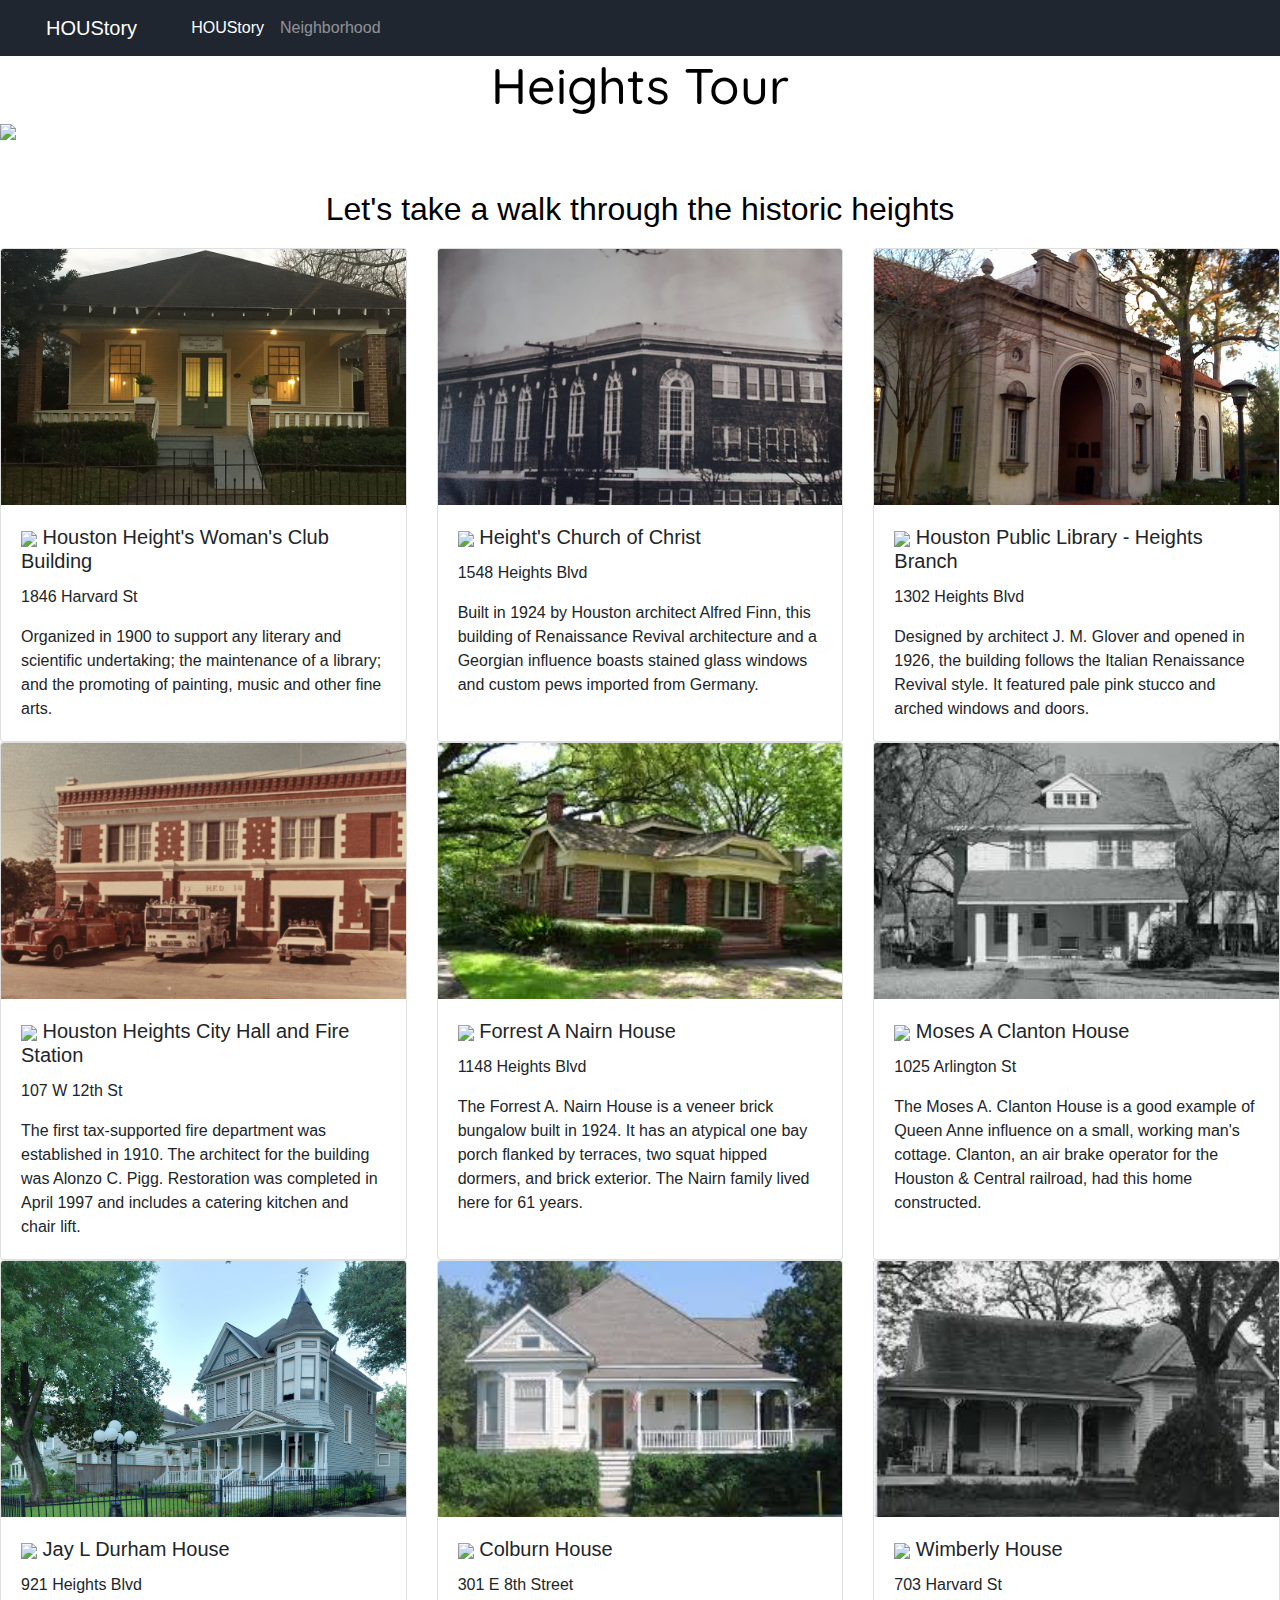
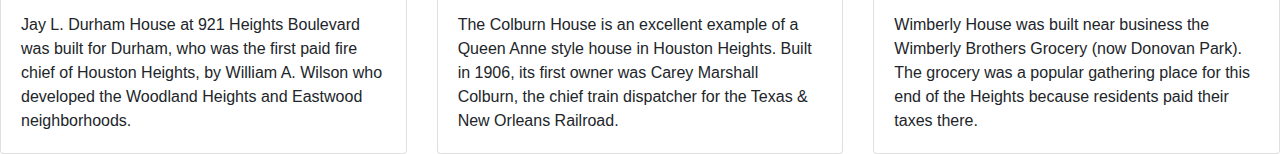
==== commit 6a9e1ca7: "added favicon.ico" ====
--- a/byNeighborhood.html
+++ b/byNeighborhood.html
@@ -6,6 +6,7 @@
 	<meta name="viewport" content="width-device-width">
 	<title>HOUstory: Visiting Heights</title>
 	<meta name="description" content="Your city, your history.">
+	<link rel='icon' href='/assets/favicon.ico' type='image/x-icon' />
 	<link href="https://fonts.googleapis.com/css?family=Quicksand" rel="stylesheet">
 	<link href="style.css" rel="stylesheet" type="text/css" />
 	<link rel="stylesheet" href="https://stackpath.bootstrapcdn.com/bootstrap/4.3.1/css/bootstrap.min.css" integrity="sha384-ggOyR0iXCbMQv3Xipma34MD+dH/1fQ784/j6cY/iJTQUOhcWr7x9JvoRxT2MZw1T" crossorigin="anonymous">
@@ -14,23 +15,18 @@
 	<script src="https://stackpath.bootstrapcdn.com/bootstrap/4.3.1/js/bootstrap.min.js" integrity="sha384-JjSmVgyd0p3pXB1rRibZUAYoIIy6OrQ6VrjIEaFf/nJGzIxFDsf4x0xIM+B07jRM" crossorigin="anonymous"></script>
 </head>
 
-<nav class= "navbar navbar-expand-lg navbar-dark bg-primary">
-        <a class="navbar-brand" href="./index.html">HOUStory</a>
-        <!-- <button class="navbar-toggler" type="button" data-toggle="collapse" data-target="#navbarNavAltMarkup" aria-controls="navbarNavAltMarkup" aria-expanded="false" aria-label="Toggle navigation">
-          <span class="navbar-toggler-icon"></span>
-        </button> -->
-        <!-- <div class="collapse navbar-collapse" id="navbarNavAltMarkup"> -->
-          <div class="navbar-nav">
-            <a class="nav-item nav-link active" href="./index.html">HOUStory <span class="sr-only">(current)</span></a>
-            <a class="nav-item nav-link" href="#">Neighborhood</a>
-            
-          <!-- </div> -->
-        </div>
+<nav class= "navbar navbar-expand-lg navbar-dark">
+	<a class="navbar-brand" href="./index.html">HOUStory</a>
+		<div class="navbar-nav">
+			<a class="nav-item nav-link active" href="./index.html">HOUStory <span class="sr-only">(current)</span></a>
+			<a class="nav-item nav-link" href="./neighborhood.html">Neighborhood</a>
+	</div>
 </nav>
 
      
-<body class="container-fluid">
-	<div id="content">
+<!-- <body class="container-fluid"> -->
+	<body>
+	<div>
 		<header>
 			<h2 style="color:black;font-size: 0.25em"> Heights Tour </h2>
 		</header>
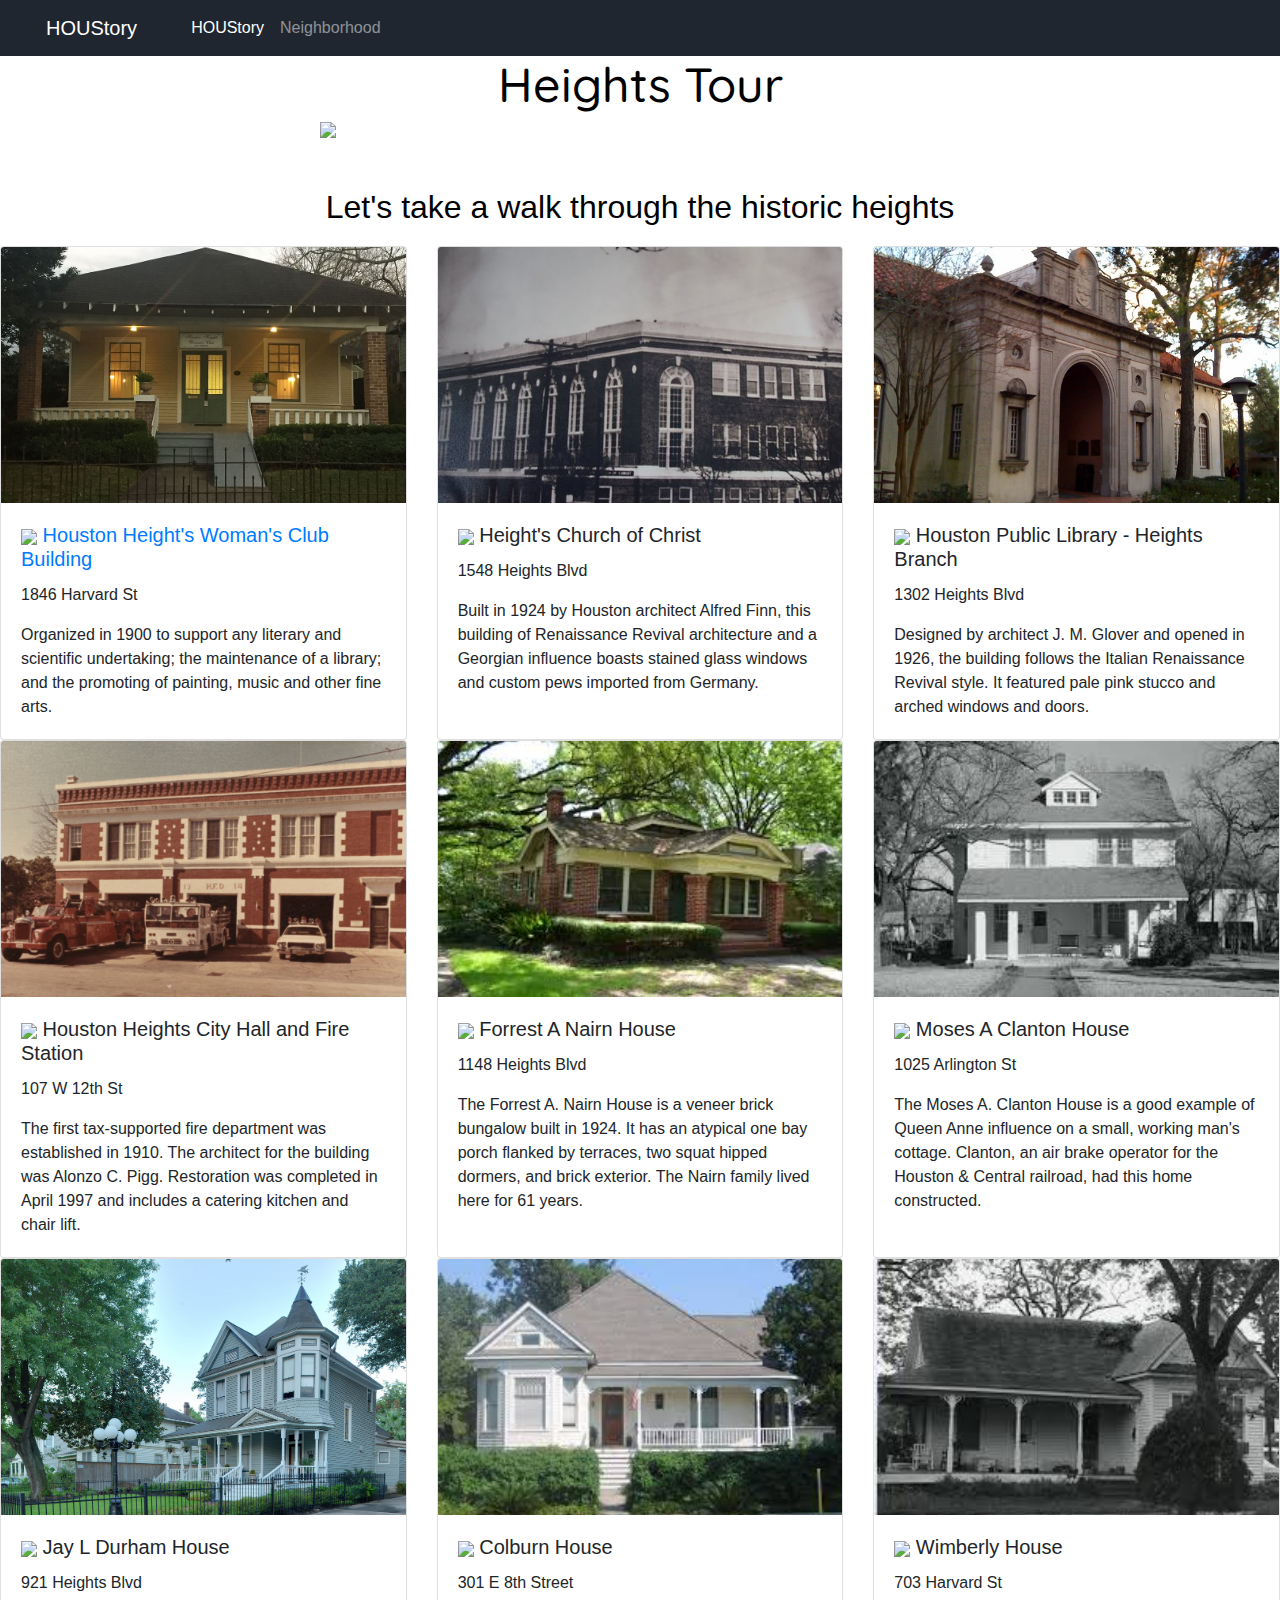
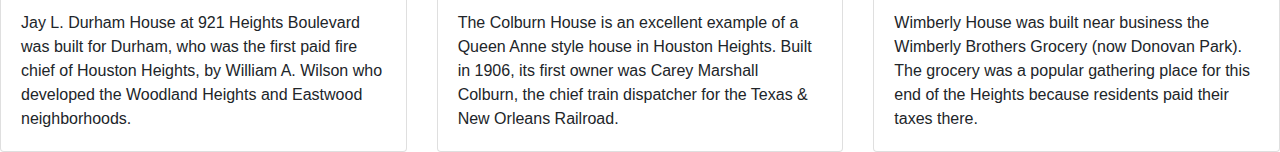
==== commit 70757aed: "Merge pull request #9 from shhmavel/adjustments" ====
--- a/byNeighborhood.html
+++ b/byNeighborhood.html
@@ -6,7 +6,7 @@
 	<meta name="viewport" content="width-device-width">
 	<title>HOUstory: Visiting Heights</title>
 	<meta name="description" content="Your city, your history.">
-	<link rel='icon' href='/assets/favicon.ico' type='image/x-icon' />
+	<link rel='icon' type='image/png' href='assets/images/favicon.png' />
 	<link href="https://fonts.googleapis.com/css?family=Quicksand" rel="stylesheet">
 	<link href="style.css" rel="stylesheet" type="text/css" />
 	<link rel="stylesheet" href="https://stackpath.bootstrapcdn.com/bootstrap/4.3.1/css/bootstrap.min.css" integrity="sha384-ggOyR0iXCbMQv3Xipma34MD+dH/1fQ784/j6cY/iJTQUOhcWr7x9JvoRxT2MZw1T" crossorigin="anonymous">
@@ -23,7 +23,7 @@
 	</div>
 </nav>
 
-     
+
 <!-- <body class="container-fluid"> -->
 	<body>
 	<div>
@@ -35,7 +35,7 @@
 		<div>
 			<img class="center" style="margin-bottom: 50px" src='https://maps.googleapis.com/maps/api/staticmap?center=29.79237953,-95.39725756&zoom=14.5&size=400x400&markers=color:red%7Clabel:1%7C29.80367816,-95.39634848&markers=color:red%7Clabel:2%7C29.79968843,-95.39869695&markers=color:red%7Clabel:4%7C29.79282887,-95.39415951&markers=color:red%7Clabel:8%7C29.78543816,-95.39496749&markers=color:red%7Clabel:3%7C29.79470171,-95.39730094&markers=color:red%7Clabel:9%7C29.78360886,-95.3965195&markers=color:red%7Clabel:7%7C29.78808392,-95.39811355&markers=color:red%7Clabel:5%7C29.79237953,-95.39725756&markers=color:red%7Clabel:6%7C29.78989202,-95.39450467&key=AIzaSyBPSY68LSzVPpJcHHQ6mqrSzzeFV0c6NNg'></img>
         </div>
-        
+
         <div>
             <h2 style="color:black;font-size: 2em;text-align: center;margin-bottom:20px;"> Let's take a walk through the historic heights</h2>
         </div>
@@ -47,7 +47,7 @@
 						<img class="card-img-top" src="assets/images/HSTY1.jpg" alt="Height's Woman's Club" />
 						<div class="card-body">
 							<h5 class="card-title">
-								<img src="http://chart.apis.google.com/chart?chst=d_map_pin_letter&chld=1|FE6256|000000" /> Houston Height's Woman's Club Building
+								<img src="http://chart.apis.google.com/chart?chst=d_map_pin_letter&chld=1|FE6256|000000" /> <a href='https://maps.google.com/maps?q=Houston+Heights+Womans+Club+Building' target='_blank'>Houston Height's Woman's Club Building</a>
 							</h5>
 							<p class="card-text">1846 Harvard St</p>
 							<p class="card-text">Organized in 1900 to support any literary and scientific undertaking; the maintenance of a library; and the promoting of painting, music and other fine arts.</p>
@@ -168,4 +168,4 @@
 
 </body>
 
-</html>+</html>
--- a/style.css
+++ b/style.css
@@ -1,5 +1,5 @@
 header{
-    font-size: 200px;
+    font-size: 12em;
     color: white;
     text-align:center;
     font-family: 'Quicksand', sans-serif;
@@ -8,24 +8,12 @@
   margin: 0;
   padding: 0;
   font-family: 'Quicksand', sans-serif;
+  color: white;
 }
 
 .navbar-custom {
-  background-color: #1B95E0;
-  border-color: #1B95E0;
-}
-
-button{
-    font-size: 30px;
-    border: 1px solid black;
-    color:white;
-    background-color:black;
-    border-radius: 3px;
-}
-form{
-    text-align:center;
-    margin:30px;
-    font-family: 'Quicksand', sans-serif;
+  background-color: #1f2630;
+  border-color: #1f2630;
 }
 
 nav {
@@ -61,7 +49,8 @@
 .hidden {
   display: none;
 }
-.login {
+
+/* .login {
     text-align: center;
     display: block;
     width: 100%;
@@ -79,7 +68,7 @@
 
 .submit-form {
   text-align: center;
-}
+} */
 #sunsetVideo {
   position: fixed;
   right: 0;
@@ -114,12 +103,13 @@
 
 #select-neighborhood {
   padding-top: 5%;
-  color: white;
+  color: black;
   font-family: 'Quicksand', sans-serif;
-  font-size: 30px;
+  font-size: 0.2em;
 }
+
 #neighborhood-border {
-  border-style: solid;
+  /* border-style: solid; */
   padding: 5%;
   text-align: center;
   margin-left: 35%;
@@ -127,22 +117,18 @@
   margin-bottom: 35%;
 }
 
+.neighborhood-border > a:hover {
+  text-decoration: none;
+}
 .neighborhood-btn {
   color: white;
 }
-=======
+
 .center {
   display: block;
   margin-left: auto;
   margin-right: auto;
   width: 50%;
-}
-
-.results {
-	border: 1px solid #346473;
-	padding: 20px;
-	margin: 20px 50px;
-  display: block;
 }
 
 .name {
@@ -153,4 +139,4 @@
     width: 100%;
     height: 20vw;
     object-fit: cover;
-}+}
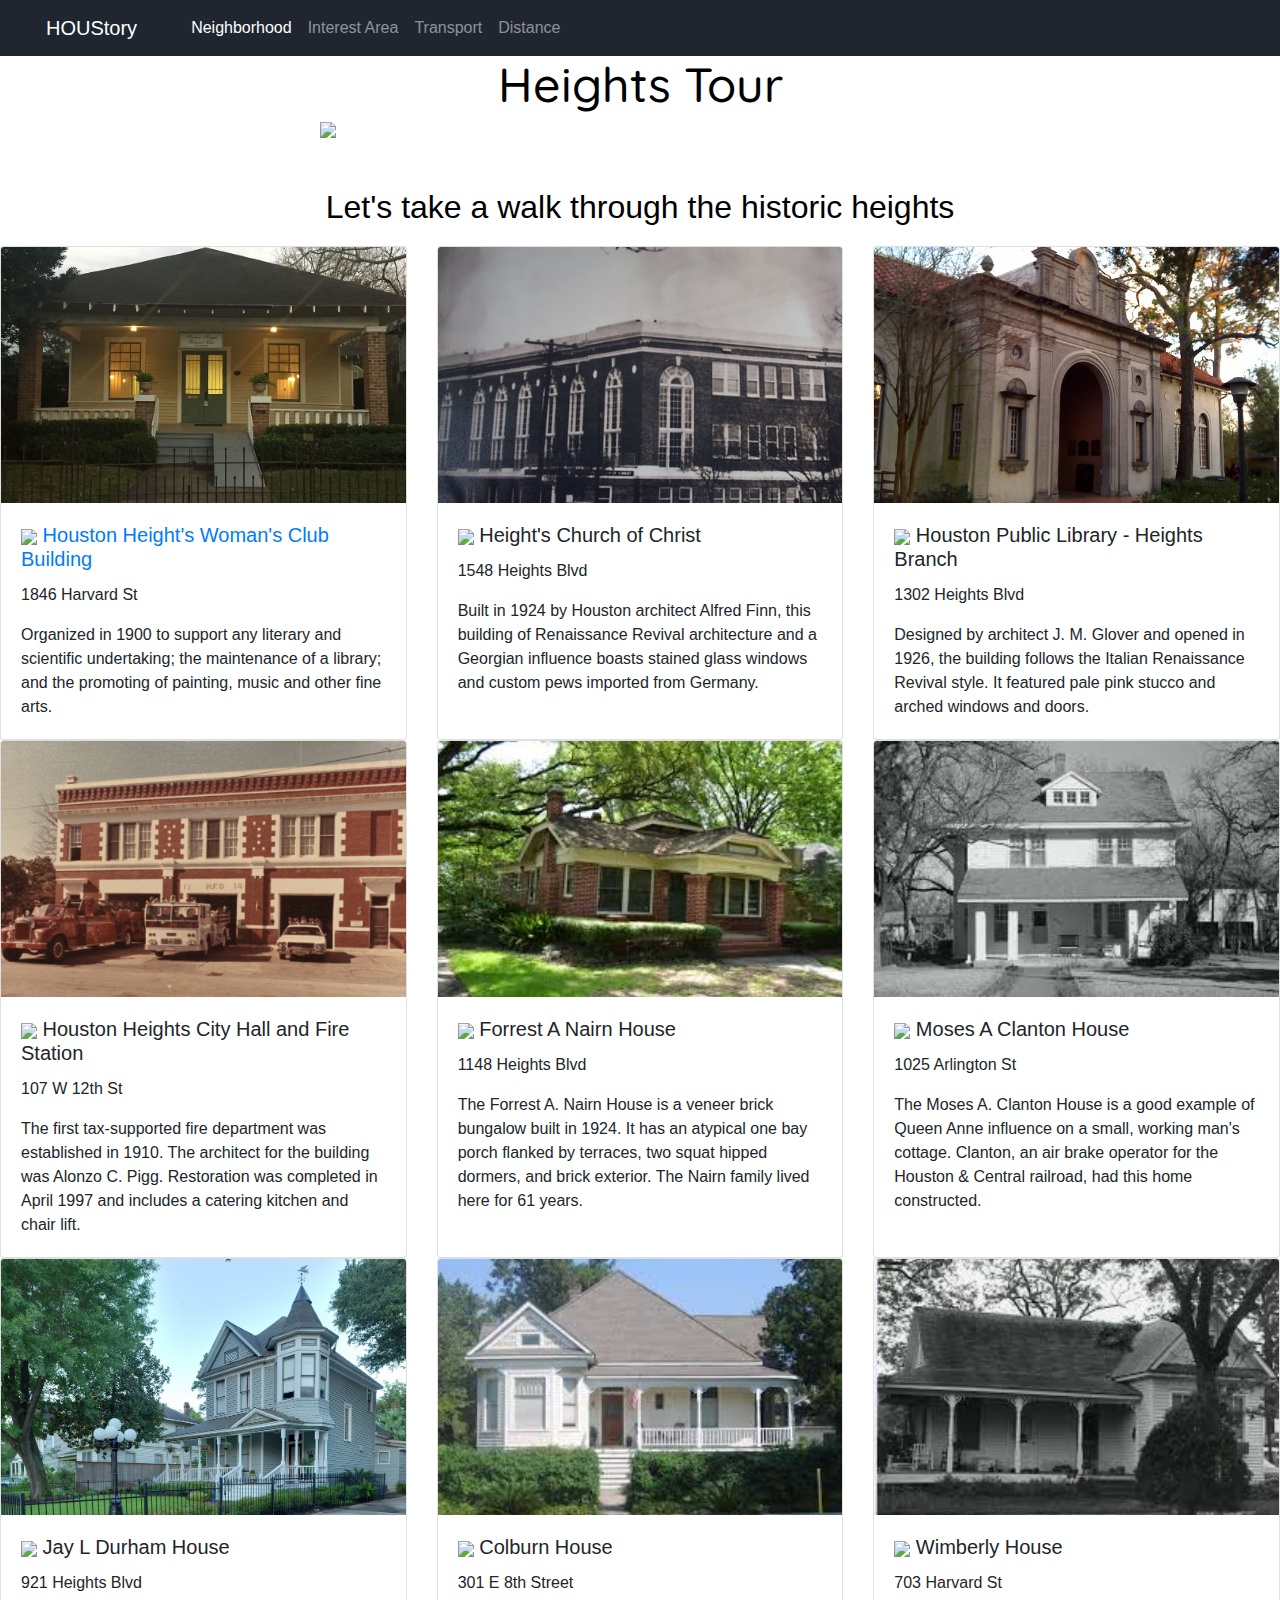
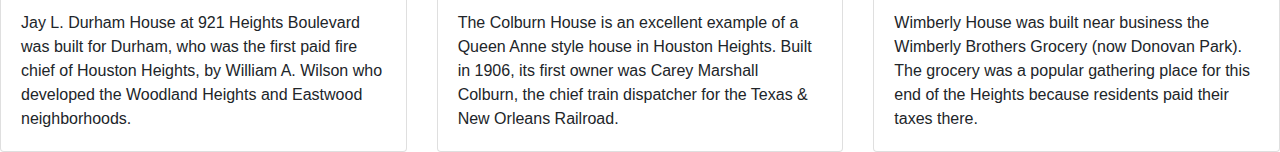
==== commit 6d641896: "Adjust navbars" ====
--- a/byNeighborhood.html
+++ b/byNeighborhood.html
@@ -18,8 +18,11 @@
 <nav class= "navbar navbar-expand-lg navbar-dark">
 	<a class="navbar-brand" href="./index.html">HOUStory</a>
 		<div class="navbar-nav">
-			<a class="nav-item nav-link active" href="./index.html">HOUStory <span class="sr-only">(current)</span></a>
-			<a class="nav-item nav-link" href="./neighborhood.html">Neighborhood</a>
+			<!--<a class="nav-item nav-link active" href="./index.html">HOUStory <span class="sr-only">(current)</span></a>-->
+			<a class="nav-item nav-link active" href="./neighborhood.html">Neighborhood</a>
+	    <a class="nav-item nav-link" href="./neighborhood.html">Interest Area</a>
+	    <a class="nav-item nav-link" href="./neighborhood.html">Transport</a>
+	    <a class="nav-item nav-link" href="./neighborhood.html">Distance</a>
 	</div>
 </nav>
 
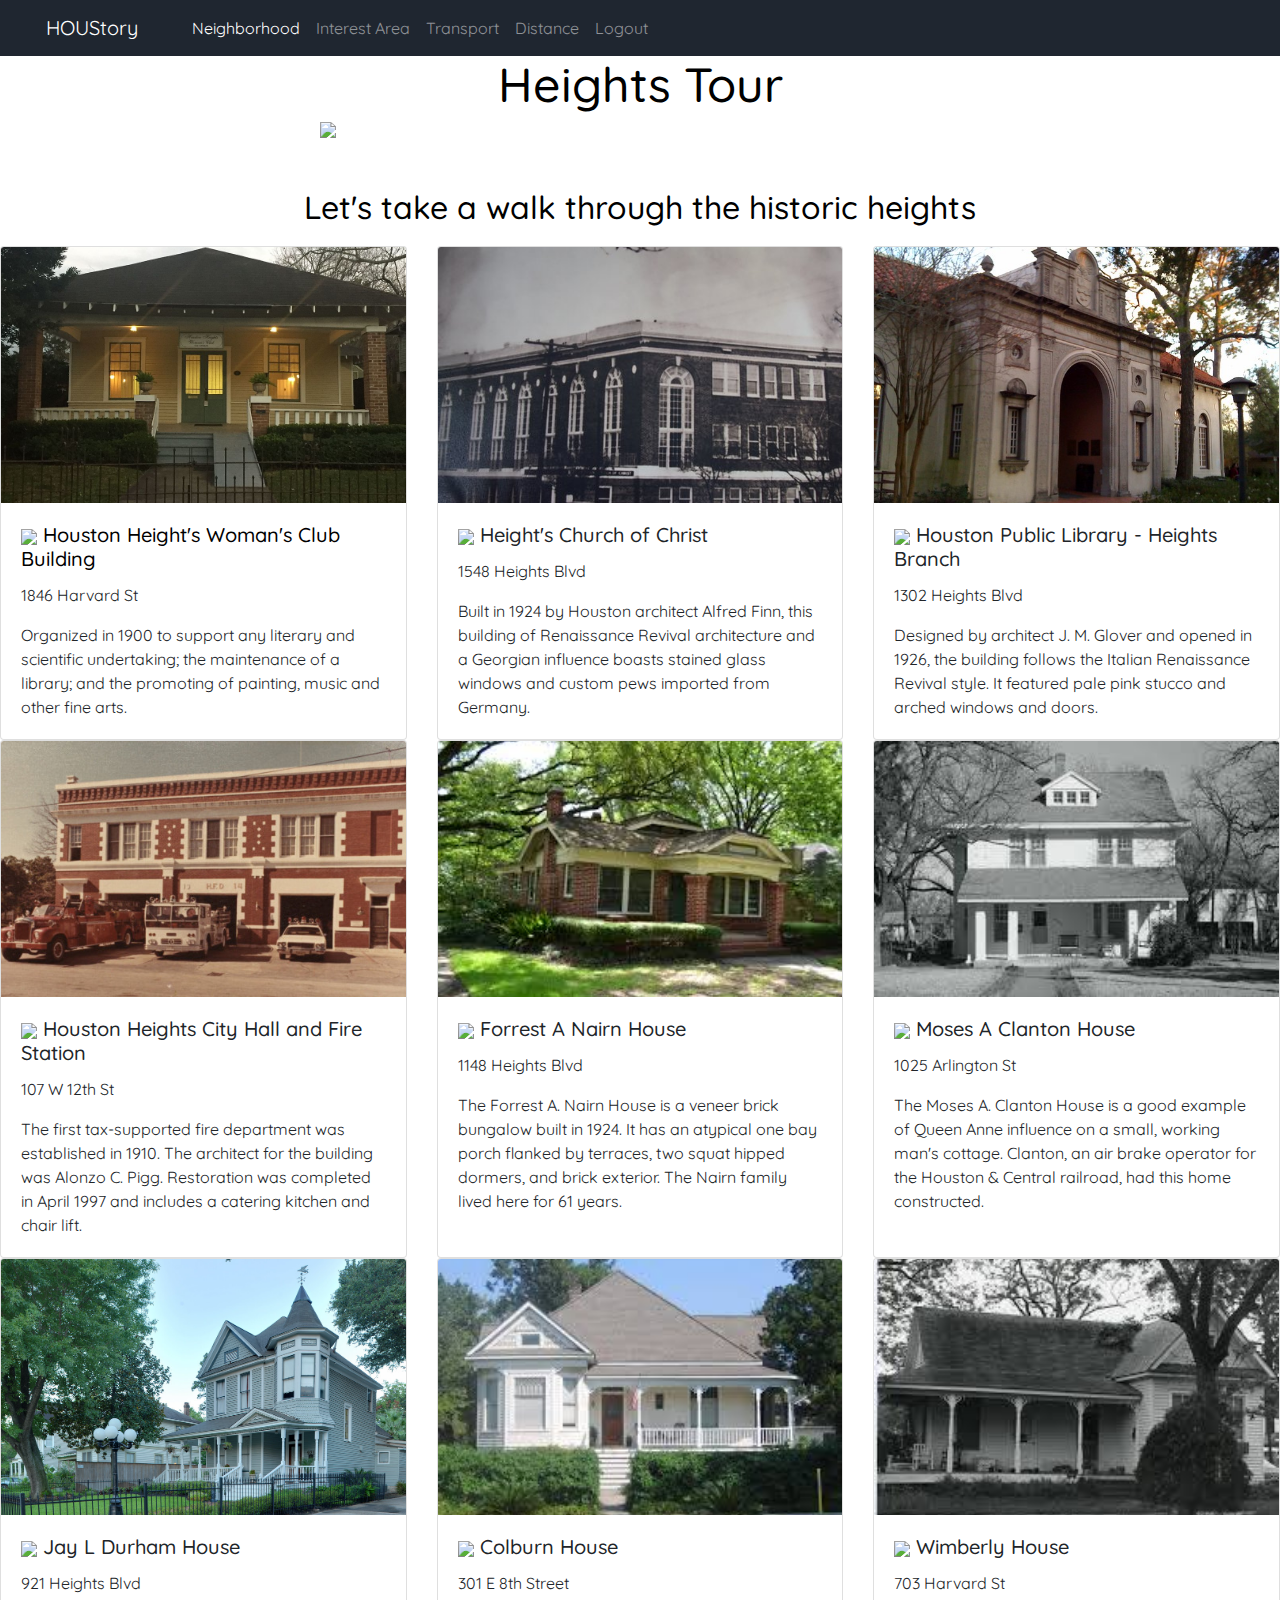
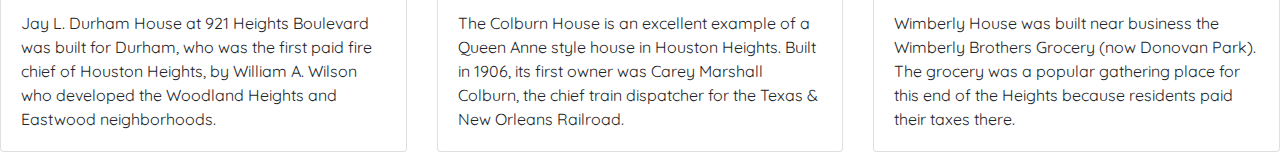
==== commit 34ef7738: "Update login logic." ====
--- a/byNeighborhood.html
+++ b/byNeighborhood.html
@@ -23,6 +23,7 @@
 	    <a class="nav-item nav-link" href="./neighborhood.html">Interest Area</a>
 	    <a class="nav-item nav-link" href="./neighborhood.html">Transport</a>
 	    <a class="nav-item nav-link" href="./neighborhood.html">Distance</a>
+			<a class="nav-item nav-link" href="./index.html">Logout</a>
 	</div>
 </nav>
 
--- a/style.css
+++ b/style.css
@@ -17,6 +17,7 @@
 }
 
 nav {
+  font-family: 'Quicksand', sans-serif;
   background-color: #1f2630;
   display: inline-block;
   position: fixed;
@@ -41,6 +42,9 @@
   color: #22658e;
 }
 
+h2, .card-body, .login{
+  font-family: 'Quicksand', sans-serif;
+}
 
 .heading {
   padding-top: 7%;
@@ -117,7 +121,17 @@
   margin-bottom: 35%;
 }
 
-.neighborhood-border > a:hover {
+.card-title > a {
+  color: black;
+}
+.neighborhood-border > a:hover, .card-title > a:hover {
+text-decoration: none;
+}
+.selection{
+  color:black;
+}
+.selection:hover {
+  color:#007bff;
   text-decoration: none;
 }
 .neighborhood-btn {
